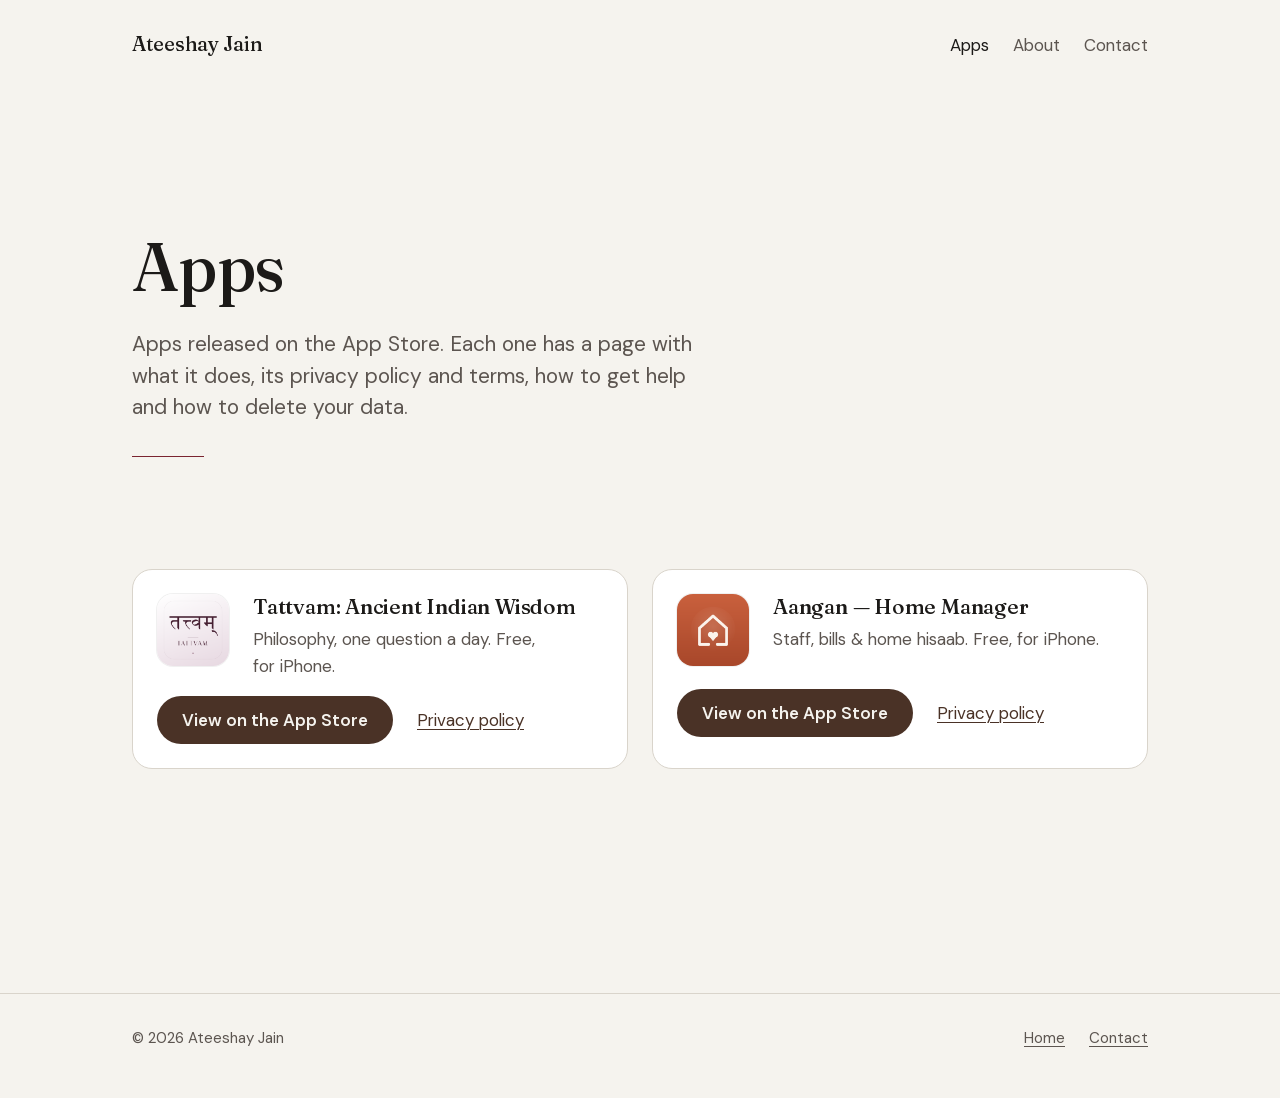
==== apps/index.html @ b45c474c "feat: home, apps index and 404 Also self-hosts Fraunces and DM Sans (OFL 1.1, latin and latin-ext wo" ====
<!doctype html>
<html lang="en">
<head>
  <meta charset="utf-8">
  <meta name="viewport" content="width=device-width, initial-scale=1">
  <title>Apps — Ateeshay Jain</title>
  <meta name="description" content="iPhone apps by Ateeshay Jain: Tattvam: Ancient Indian Wisdom and Aangan — Home Manager, with their privacy policies, terms and support.">
  <meta property="og:type" content="website">
  <meta property="og:title" content="Apps — Ateeshay Jain">
  <meta property="og:description" content="Tattvam: Ancient Indian Wisdom and Aangan — Home Manager, with their privacy policies, terms and support.">
  <meta name="theme-color" content="#F5F3EE" media="(prefers-color-scheme: light)">
  <meta name="theme-color" content="#17130F" media="(prefers-color-scheme: dark)">
  <link rel="icon" href="data:,">
  <link rel="preload" href="/assets/fonts/fraunces-latin.woff2" as="font" type="font/woff2" crossorigin>
  <link rel="preload" href="/assets/fonts/dm-sans-latin.woff2" as="font" type="font/woff2" crossorigin>
  <link rel="stylesheet" href="/assets/css/site.css">
</head>
<body>
  <a class="skip-link" href="#main">Skip to content</a>

  <header class="site-header">
    <div class="wrap">
      <a class="wordmark" href="/">Ateeshay Jain</a>
      <nav class="site-nav" aria-label="Main">
        <ul>
          <li><a href="/apps/" aria-current="page">Apps</a></li>
          <li><a href="/#about">About</a></li>
          <li><a href="/#contact">Contact</a></li>
        </ul>
      </nav>
    </div>
  </header>

  <main id="main">
    <section class="hero" aria-labelledby="page-title">
      <div class="wrap">
        <h1 id="page-title">Apps</h1>
        <p class="lede">Apps released on the App Store. Each one has a page with what it does, its privacy policy and terms, how to get help and how to delete your data.</p>
        <hr class="rule">
      </div>
    </section>

    <section class="section" aria-label="Released apps">
      <div class="wrap">
        <ul class="app-list">
          <li class="app-card">
            <img src="/assets/img/tattvam-icon-256.png" alt="" width="72" height="72">
            <div>
              <h2><a href="/apps/tattvam/">Tattvam: Ancient Indian Wisdom</a></h2>
              <p>Philosophy, one question a day. Free, for iPhone.</p>
            </div>
            <div class="card-actions">
              <a class="btn btn-primary" href="https://apps.apple.com/app/id6796545677">View on the App Store</a>
              <a href="https://ateeshayjain.github.io/tattvam-legal/">Privacy policy</a>
            </div>
          </li>
          <li class="app-card">
            <img src="/assets/img/aangan-icon-256.png" alt="" width="72" height="72">
            <div>
              <h2><a href="/apps/aangan/">Aangan — Home Manager</a></h2>
              <p>Staff, bills &amp; home hisaab. Free, for iPhone.</p>
            </div>
            <div class="card-actions">
              <a class="btn btn-primary" href="https://apps.apple.com/app/id6790430682">View on the App Store</a>
              <a href="https://ateeshayjain.github.io/aangan-site/">Privacy policy</a>
            </div>
          </li>
        </ul>
      </div>
    </section>
  </main>

  <footer class="site-footer">
    <div class="wrap">
      <p>© 2026 Ateeshay Jain</p>
      <ul>
        <li><a href="/">Home</a></li>
        <li><a href="/#contact">Contact</a></li>
      </ul>
    </div>
  </footer>
</body>
</html>
---- assets/css/site.css ----
/* ateeshayjain.github.io — one stylesheet for the whole site.
 *
 * Theming is by custom properties only:
 *   :root                    Tidepool (home, Apps, 404), copied from
 *                            Templates/Nature-Palettes/Tidepool/tokens.css
 *   [data-theme="tattvam"]   Tattvam brand roles (plum on ivory)
 *   [data-theme="aangan"]    Aangan brand roles (terracotta on cream)
 * Each block has a prefers-color-scheme: dark counterpart.
 * tests/check_site.py parses these blocks and fails below WCAG AA 4.5:1.
 */

/* ------------------------------------------------------------------ fonts
 * Fraunces and DM Sans, self-hosted variable woff2 (SIL OFL 1.1, see
 * assets/fonts/LICENSE.txt). Weights 400-600 only. Devanagari (तत्त्वम्, आँगन)
 * is not in these files and falls back to the system font, as intended.
 * The latin files are preloaded by every page; latin-ext (which carries ₹)
 * loads only when a page uses one of its characters.
 */
@font-face {
  font-family: "Fraunces";
  font-style: normal;
  font-weight: 400 600;
  font-display: swap;
  src: url("../fonts/fraunces-latin.woff2") format("woff2");
  unicode-range: U+0000-00FF, U+0131, U+0152-0153, U+02BB-02BC, U+02C6, U+02DA, U+02DC, U+0304, U+0308, U+0329, U+2000-206F, U+20AC, U+2122, U+2191, U+2193, U+2212, U+2215, U+FEFF, U+FFFD;
}
@font-face {
  font-family: "Fraunces";
  font-style: normal;
  font-weight: 400 600;
  font-display: swap;
  src: url("../fonts/fraunces-latin-ext.woff2") format("woff2");
  unicode-range: U+0100-02BA, U+02BD-02C5, U+02C7-02CC, U+02CE-02D7, U+02DD-02FF, U+0304, U+0308, U+0329, U+1D00-1DBF, U+1E00-1E9F, U+1EF2-1EFF, U+2020, U+20A0-20AB, U+20AD-20C4, U+2113, U+2C60-2C7F, U+A720-A7FF;
}
@font-face {
  font-family: "DM Sans";
  font-style: normal;
  font-weight: 400 600;
  font-display: swap;
  src: url("../fonts/dm-sans-latin.woff2") format("woff2");
  unicode-range: U+0000-00FF, U+0131, U+0152-0153, U+02BB-02BC, U+02C6, U+02DA, U+02DC, U+0304, U+0308, U+0329, U+2000-206F, U+20AC, U+2122, U+2191, U+2193, U+2212, U+2215, U+FEFF, U+FFFD;
}
@font-face {
  font-family: "DM Sans";
  font-style: normal;
  font-weight: 400 600;
  font-display: swap;
  src: url("../fonts/dm-sans-latin-ext.woff2") format("woff2");
  unicode-range: U+0100-02BA, U+02BD-02C5, U+02C7-02CC, U+02CE-02D7, U+02DD-02FF, U+0304, U+0308, U+0329, U+1D00-1DBF, U+1E00-1E9F, U+1EF2-1EFF, U+2020, U+20A0-20AB, U+20AD-20C4, U+2113, U+2C60-2C7F, U+A720-A7FF;
}

/* ------------------------------------------------------- Tidepool tokens */
:root {
  --bg: #F5F3EE;
  --surface: #FFFFFF;
  --surface-alt: #E6EDF3;
  --ink: #1C1A18;
  --ink-muted: #5C5550;
  --border: #D9D4CB;
  --primary: #4A3226;
  --on-primary: #F5F3EE;
  --accent: #3F6A8F;
  --on-accent: #FFFFFF;
  --highlight: #7A2430;
  --status-success: #3F7A3A;
  --status-warning: #8F5C0E;
  --status-danger: #A3262F;
  --status-info: #2F5F86;
  --swatch-basalt: #4A3226;
  --swatch-cocoa-rock: #2E1F18;
  --swatch-foam: #F5F3EE;
  --swatch-sea-glass: #8FAECB;
  --swatch-mist: #CFDCE8;
  --swatch-shale: #7C8C9A;
  --swatch-ink: #1C1A18;
  --swatch-oxblood: #7A2430;
  --space-1: 4px;
  --space-2: 8px;
  --space-3: 12px;
  --space-4: 16px;
  --space-6: 24px;
  --space-8: 32px;
  --space-12: 48px;
  --radius-sm: 10px;
  --radius-md: 20px;
  --radius-lg: 30px;
  --radius-pill: 999px;
  --font-display: "Fraunces", Georgia, serif;
  --font-body: "DM Sans", system-ui, -apple-system, sans-serif;
  --font-mono: "JetBrains Mono", ui-monospace, monospace;
  --shadow-card: 0 1px 2px rgba(0,0,0,0.06), 0 6px 20px rgba(0,0,0,0.06);

  /* Site roles built on the tokens. */
  --focus: var(--accent);
  --measure: 62ch;
  --section-space: clamp(56px, 9vw, 112px);
  color-scheme: light dark;
}
@media (prefers-color-scheme: dark) {
  :root {
    --bg: #17130F;
    --surface: #231C17;
    --surface-alt: #2E1F18;
    --ink: #F5F3EE;
    --ink-muted: #B5ADA3;
    --border: #3D332C;
    --primary: #A9C3DC;
    --on-primary: #17130F;
    --accent: #D9B8A0;
    --on-accent: #17130F;
    --highlight: #C9606B;
    --status-success: #8FCB7E;
    --status-warning: #E8B45A;
    --status-danger: #F0908C;
    --status-info: #9CC2E2;
    --shadow-card: 0 1px 2px rgba(0,0,0,0.4), 0 8px 24px rgba(0,0,0,0.35);
  }
}

/* ----------------------------------------------------------- app themes */
[data-theme="tattvam"] {
  --bg: #F7F4F5;
  --surface: #FFFFFF;
  --surface-alt: #ECE4E8;
  --ink: #2A1820;
  --ink-muted: #6B5560;
  --primary: #5A2E42;
  --on-primary: #FFFFFF;
  --border: #ECE4E8;
  --accent: #8A5A6E;      /* Tattvam primaryLight: focus ring and tints */
  --highlight: #8A5A6E;   /* the wordmark's hairline rule */
}
[data-theme="aangan"] {
  --bg: #FBF7F2;
  --surface: #FFFFFF;
  --surface-alt: #F3EAE0;
  --ink: #2B2420;
  --ink-muted: #6B5E55;
  --primary: #A8553A;     /* 5.22:1 with white, so the #9A4C33 fallback is not needed */
  --on-primary: #FFFFFF;
  --border: #E8DFD5;
  --accent: #A8553A;
  --highlight: #A8553A;
}
@media (prefers-color-scheme: dark) {
  [data-theme="tattvam"] {
    --bg: #1E1218;
    --surface: #2A1820;
    --surface-alt: #34202A;
    --ink: #F7F4F5;
    --ink-muted: #C9B5BF;
    --primary: #C99AAE;
    --on-primary: #1E1218;
    --border: #3F1F2E;
    --accent: #C99AAE;
    --highlight: #C99AAE;
  }
  [data-theme="aangan"] {
    --bg: #1A1411;
    --surface: #251C17;
    --surface-alt: #2E231D;
    --ink: #F6EFE8;
    --ink-muted: #BBAA9C;
    --primary: #E09A7E;
    --on-primary: #1A1411;
    --border: #3A2C24;
    --accent: #E09A7E;
    --highlight: #E09A7E;
  }
}

/* ------------------------------------------------------------------ base */
*, *::before, *::after { box-sizing: border-box; }

html {
  -webkit-text-size-adjust: 100%;
  text-size-adjust: 100%;
  scroll-behavior: smooth;
  scroll-padding-top: var(--space-6);
}

body {
  margin: 0;
  background: var(--bg);
  color: var(--ink);
  font-family: var(--font-body);
  font-size: 1.0625rem;        /* 17px */
  line-height: 1.6;
  font-kerning: normal;
  text-rendering: optimizeLegibility;
  overflow-wrap: break-word;
}

img, svg { display: block; max-width: 100%; height: auto; }

h1, h2, h3 {
  font-family: var(--font-display);
  font-optical-sizing: auto;
  font-weight: 500;
  line-height: 1.15;
  letter-spacing: -0.01em;
  margin: 0;
  text-wrap: balance;
}
h1 { font-size: clamp(2rem, 1.35rem + 2.9vw, 3rem); }          /* 32–48px */
h2 { font-size: clamp(1.5rem, 1.25rem + 1.1vw, 2rem); }         /* 24–32px */
h3 { font-size: 1.1875rem; line-height: 1.3; font-weight: 600; } /* 19px */

p, ul, ol, dl { margin: 0; }
p + p { margin-top: var(--space-4); }
p, li, dd { text-wrap: pretty; }

a {
  color: var(--primary);
  text-decoration-line: underline;
  text-decoration-thickness: 1px;
  text-underline-offset: 0.2em;
}
a:hover { text-decoration-thickness: 2px; }

:focus-visible {
  outline: 2px solid var(--focus);
  outline-offset: 3px;
  border-radius: 4px;
}

strong { font-weight: 600; }

.skip-link {
  position: absolute;
  left: var(--space-4);
  top: -100px;
  z-index: 10;
  padding: var(--space-2) var(--space-4);
  background: var(--surface);
  color: var(--ink);
  border-radius: var(--radius-sm);
}
.skip-link:focus { top: var(--space-4); }

.visually-hidden {
  position: absolute !important;
  width: 1px; height: 1px;
  padding: 0; margin: -1px;
  overflow: hidden;
  clip: rect(0 0 0 0);
  white-space: nowrap;
  border: 0;
}

/* --------------------------------------------------------------- layout */
.wrap {
  width: 100%;
  max-width: 1080px;
  margin-inline: auto;
  padding-inline: var(--space-4);     /* the 16px phone gutter */
}
@media (min-width: 720px) {
  .wrap { padding-inline: var(--space-8); }
}

main { display: block; }

.section { padding-block: var(--section-space) 0; }
.section:last-child { padding-bottom: var(--section-space); }
.section > .wrap > h2 { margin-bottom: var(--space-6); }
.section-intro {
  max-width: var(--measure);
  color: var(--ink-muted);
  margin: calc(-1 * var(--space-3)) 0 var(--space-8);
}
.prose { max-width: var(--measure); }
.prose h2 { margin: var(--space-12) 0 var(--space-4); }
.prose h2:first-child { margin-top: 0; }
.prose ul, .prose ol { padding-left: 1.25em; }
.prose li + li { margin-top: var(--space-2); }
.prose p + ul, .prose ul + p { margin-top: var(--space-4); }

/* --------------------------------------------------------------- header */
.site-header { padding-block: var(--space-6); }
.site-header .wrap {
  display: flex;
  flex-wrap: wrap;
  align-items: baseline;
  justify-content: space-between;
  gap: var(--space-3) var(--space-6);
}
.wordmark {
  font-family: var(--font-display);
  font-size: 1.25rem;
  font-weight: 500;
  color: var(--ink);
  text-decoration: none;
  letter-spacing: -0.005em;
}
.site-nav ul {
  display: flex;
  flex-wrap: wrap;
  gap: var(--space-1) var(--space-6);
  list-style: none;
  padding: 0;
}
.site-nav a {
  display: inline-block;
  padding-block: var(--space-2);       /* keeps the tap target near 44px */
  color: var(--ink-muted);
  text-decoration: none;
}
.site-nav a:hover { color: var(--ink); text-decoration: underline; }
.site-nav a[aria-current="page"] { color: var(--ink); }

/* ----------------------------------------------------------------- hero */
.hero { padding-block: clamp(48px, 12vw, 136px) 0; }
.eyebrow {
  font-size: 0.9375rem;
  color: var(--ink-muted);
  margin-bottom: var(--space-4);
}
.hero h1 { font-size: clamp(2.5rem, 1.5rem + 4.6vw, 4.25rem); max-width: 14ch; }
.hero .lede {
  max-width: 38ch;
  margin-top: var(--space-6);
  font-size: clamp(1.125rem, 1.05rem + 0.4vw, 1.3125rem);
  line-height: 1.5;
  color: var(--ink-muted);
}
.rule {
  display: block;
  width: 72px;
  height: 0;
  margin: var(--space-8) 0 0;
  border: 0;
  border-top: 1px solid var(--highlight);
}

/* ------------------------------------------------------------ app cards */
.app-list {
  display: grid;
  gap: var(--space-4);
  list-style: none;
  padding: 0;
}
@media (min-width: 760px) {
  .app-list { grid-template-columns: repeat(2, minmax(0, 1fr)); gap: var(--space-6); }
}
.app-card {
  position: relative;
  display: grid;
  grid-template-columns: auto 1fr;
  align-items: start;
  gap: var(--space-4) var(--space-6);
  padding: var(--space-6);
  background: var(--surface);
  border: 1px solid var(--border);
  border-radius: var(--radius-md);
}
.app-card img {
  width: 72px;
  height: 72px;
  border-radius: 16px;                 /* iOS icon corner at this size */
  box-shadow: 0 0 0 1px rgba(0,0,0,0.06);
}
.app-card :is(h2, h3) { font-family: var(--font-display); font-weight: 500; font-size: 1.3125rem; }
.app-card :is(h2, h3) a { color: var(--ink); text-decoration: none; }
.app-card :is(h2, h3) a:hover { text-decoration: underline; }
.app-card p { margin-top: var(--space-2); color: var(--ink-muted); }
.app-card .card-actions {
  grid-column: 1 / -1;
  display: flex;
  flex-wrap: wrap;
  align-items: center;
  gap: var(--space-3) var(--space-6);
}
/* On the home page the whole card is one link. */
.app-card.is-link h3 a::after {
  content: "";
  position: absolute;
  inset: 0;
  border-radius: var(--radius-md);
}
.app-card.is-link:hover { border-color: var(--ink-muted); }
.app-card.is-link:focus-within { outline: 2px solid var(--focus); outline-offset: 3px; }
.app-card.is-link h3 a:focus-visible { outline: none; }

/* -------------------------------------------------------------- buttons */
.btn {
  display: inline-flex;
  align-items: center;
  justify-content: center;
  gap: var(--space-2);
  min-height: 48px;
  padding: var(--space-3) var(--space-6);
  border: 1px solid transparent;
  border-radius: var(--radius-pill);
  font: inherit;
  font-weight: 600;
  line-height: 1.2;
  text-decoration: none;
  cursor: pointer;
}
.btn-primary { background: var(--primary); color: var(--on-primary); }
.btn-primary:hover { text-decoration: underline; }
.btn-quiet { background: transparent; color: var(--ink); border-color: var(--border); }
.btn-quiet:hover { border-color: var(--ink-muted); }
.btn svg { width: 20px; height: 20px; flex: none; }
/* A button whose link is not known yet: drawn, but not a link. */
.btn[aria-disabled="true"] { cursor: default; opacity: 0.75; text-decoration: none; }

/* ------------------------------------------------------------- app hero */
.app-hero { padding-block: clamp(40px, 9vw, 104px) 0; }
.app-hero .wrap {
  display: grid;
  gap: var(--space-6) var(--space-12);
  align-items: center;
}
@media (min-width: 720px) {
  .app-hero .wrap { grid-template-columns: auto 1fr; }
}
.app-icon {
  width: 112px;
  height: 112px;
  border-radius: 25px;                 /* iOS icon corner at this size */
  box-shadow: 0 0 0 1px rgba(0,0,0,0.06), var(--shadow-card);
}
@media (min-width: 720px) {
  .app-icon { width: 168px; height: 168px; border-radius: 37px; }
}
.app-hero h1 { max-width: 18ch; }
.app-hero .subtitle {
  margin-top: var(--space-3);
  font-family: var(--font-display);
  font-size: clamp(1.1875rem, 1.1rem + 0.5vw, 1.4375rem);
  line-height: 1.35;
  color: var(--ink-muted);
}
.app-hero .meta { margin-top: var(--space-3); font-size: 0.9375rem; color: var(--ink-muted); }
.app-hero .rule { margin-top: var(--space-6); }
.app-hero .actions {
  display: flex;
  flex-wrap: wrap;
  align-items: center;
  gap: var(--space-3) var(--space-4);
  margin-top: var(--space-6);
}
.app-intro {
  max-width: var(--measure);
  font-size: clamp(1.0625rem, 1rem + 0.35vw, 1.25rem);
  line-height: 1.55;
}

/* ---------------------------------------------------------- screenshots */
.shots {
  display: flex;
  gap: var(--space-4);
  overflow-x: auto;
  overscroll-behavior-x: contain;
  scroll-snap-type: x mandatory;
  padding-bottom: var(--space-4);
  margin-inline: calc(-1 * var(--space-4));
  padding-inline: var(--space-4);
  scroll-padding-inline: var(--space-4);
}
.shots img {
  flex: none;
  width: min(68vw, 260px);
  scroll-snap-align: start;
  border-radius: var(--radius-md);
  border: 1px solid var(--border);
}

/* ------------------------------------------------------------- features */
.features {
  display: grid;
  gap: var(--space-8) var(--space-12);
  list-style: none;
  padding: 0;
}
@media (min-width: 640px) {
  .features { grid-template-columns: repeat(2, minmax(0, 1fr)); }
}
@media (min-width: 960px) {
  .features { grid-template-columns: repeat(3, minmax(0, 1fr)); }
}
.feature {
  padding-top: var(--space-4);
  border-top: 1px solid var(--border);
}
.feature h3 { margin-bottom: var(--space-2); }
.feature p { color: var(--ink-muted); }

/* ------------------------------------------------------ private by design
 * The one filled block on an app page: the brand colour, edge to edge
 * inside the wrap, so the privacy summary is the thing you remember. */
.privacy-panel {
  background: var(--primary);
  color: var(--on-primary);
  border-radius: var(--radius-md);
  padding: clamp(28px, 6vw, 64px) clamp(20px, 5vw, 64px);
  --focus: var(--on-primary);
}
.privacy-panel h2 { color: var(--on-primary); margin-bottom: var(--space-3); }
.privacy-panel > p { max-width: var(--measure); }
.privacy-panel a { color: var(--on-primary); }
.privacy-facts {
  display: grid;
  margin-top: var(--space-8);
}
.privacy-facts > div {
  padding-block: var(--space-4);
  border-top: 1px solid color-mix(in srgb, var(--on-primary) 28%, transparent);
}
.privacy-facts dt { font-weight: 600; }
.privacy-facts dd { margin: var(--space-1) 0 0; max-width: var(--measure); }
@media (min-width: 760px) {
  .privacy-facts > div {
    display: grid;
    grid-template-columns: minmax(0, 15rem) minmax(0, 1fr);
    gap: var(--space-8);
  }
  .privacy-facts dd { margin: 0; }
}

/* ------------------------------------------------------------ documents */
.docs {
  display: grid;
  gap: var(--space-4);
  list-style: none;
  padding: 0;
}
@media (min-width: 640px) {
  .docs { grid-template-columns: repeat(2, minmax(0, 1fr)); }
}
.doc {
  display: flex;
  flex-direction: column;
  height: 100%;
  padding: var(--space-6);
  background: var(--surface);
  border: 1px solid var(--border);
  border-radius: var(--radius-md);
  color: var(--ink);
  text-decoration: none;
}
.doc:hover { border-color: var(--primary); }
.doc .doc-title {
  font-family: var(--font-display);
  font-size: 1.25rem;
  font-weight: 500;
  line-height: 1.25;
  color: var(--primary);
}
.doc:hover .doc-title { text-decoration: underline; text-decoration-thickness: 1px; text-underline-offset: 0.2em; }
.doc .doc-line { margin-top: var(--space-2); color: var(--ink-muted); }
.doc .doc-date { margin-top: auto; padding-top: var(--space-4); font-size: 0.875rem; color: var(--ink-muted); }

/* ------------------------------------------------- steps and support */
.steps { max-width: var(--measure); }
.steps h3 { margin: var(--space-8) 0 var(--space-3); }
.steps h3:first-child { margin-top: 0; }
.steps ol { padding-left: 1.4em; }
.steps li + li { margin-top: var(--space-2); }
.steps li::marker { color: var(--ink-muted); }
.steps p { margin-top: var(--space-3); color: var(--ink-muted); }
.path { font-weight: 600; }

.support-contact {
  max-width: var(--measure);
  margin-bottom: var(--space-8);
}
.support-contact .email { font-size: 1.1875rem; }

/* ------------------------------------------------------------------ faq */
.faq { max-width: var(--measure); border-bottom: 1px solid var(--border); }
.faq details { border-top: 1px solid var(--border); }
.faq summary {
  display: flex;
  align-items: center;
  justify-content: space-between;
  gap: var(--space-4);
  min-height: 56px;
  padding-block: var(--space-3);
  font-weight: 600;
  cursor: pointer;
  list-style: none;
}
.faq summary::-webkit-details-marker { display: none; }
.faq summary::after {
  content: "";
  flex: none;
  width: 10px;
  height: 10px;
  margin-right: var(--space-1);
  border-right: 1.5px solid var(--ink-muted);
  border-bottom: 1.5px solid var(--ink-muted);
  transform: translateY(-3px) rotate(45deg);
  transition: transform 160ms ease;
}
.faq details[open] summary::after { transform: translateY(2px) rotate(-135deg); }
.faq details > div { padding-bottom: var(--space-6); color: var(--ink-muted); }

/* ---------------------------------------------------------------- todo
 * A visible placeholder for content only the owner can supply.
 * tests/check_site.py --release fails while any remain. */
.todo {
  display: block;
  max-width: var(--measure);
  padding: var(--space-3) var(--space-4);
  border: 2px dashed var(--status-warning);
  border-radius: var(--radius-sm);
  background: var(--surface);
  color: var(--ink);
  font-size: 0.9375rem;
  line-height: 1.5;
}
.todo + .todo { margin-top: var(--space-3); }
.prose + .todo { margin-top: var(--space-6); }
span.todo { display: inline-block; }

/* -------------------------------------------------------------- footer */
.site-footer {
  margin-top: var(--section-space);
  padding-block: var(--space-8) var(--space-12);
  border-top: 1px solid var(--border);
  font-size: 0.9375rem;
  color: var(--ink-muted);
}
.site-footer .wrap {
  display: flex;
  flex-wrap: wrap;
  justify-content: space-between;
  gap: var(--space-3) var(--space-6);
}
.site-footer ul { display: flex; flex-wrap: wrap; gap: var(--space-1) var(--space-6); list-style: none; padding: 0; }
.site-footer a { color: var(--ink-muted); }
.site-footer a:hover { color: var(--ink); }

/* ---------------------------------------------------------- motion */
@media (prefers-reduced-motion: reduce) {
  html { scroll-behavior: auto; }
  *, *::before, *::after {
    transition-duration: 0.01ms !important;
    animation-duration: 0.01ms !important;
    animation-iteration-count: 1 !important;
  }
}

/* ------------------------------------------------------------ timeline
 * The About section: a real sequence, newest first, so it is an <ol>. */
.timeline {
  max-width: 52rem;
  list-style: none;
  padding: 0;
  border-bottom: 1px solid var(--border);
}
.timeline > li {
  display: grid;
  gap: var(--space-2);
  padding-block: var(--space-6);
  border-top: 1px solid var(--border);
}
.timeline .when { font-size: 0.9375rem; color: var(--ink-muted); }
.timeline h3 { font-family: var(--font-display); font-weight: 500; font-size: 1.3125rem; }
.timeline h3 + p { margin-top: var(--space-2); max-width: var(--measure); }
@media (min-width: 720px) {
  .timeline > li { grid-template-columns: 12rem minmax(0, 1fr); gap: var(--space-8); }
  .timeline .when { padding-top: 0.2em; }
}

.contact-links {
  display: flex;
  flex-wrap: wrap;
  gap: var(--space-2) var(--space-8);
  margin-top: var(--space-6);
  padding: 0;
  list-style: none;
  font-size: 1.1875rem;
}
.contact-links a { display: inline-block; padding-block: var(--space-2); }
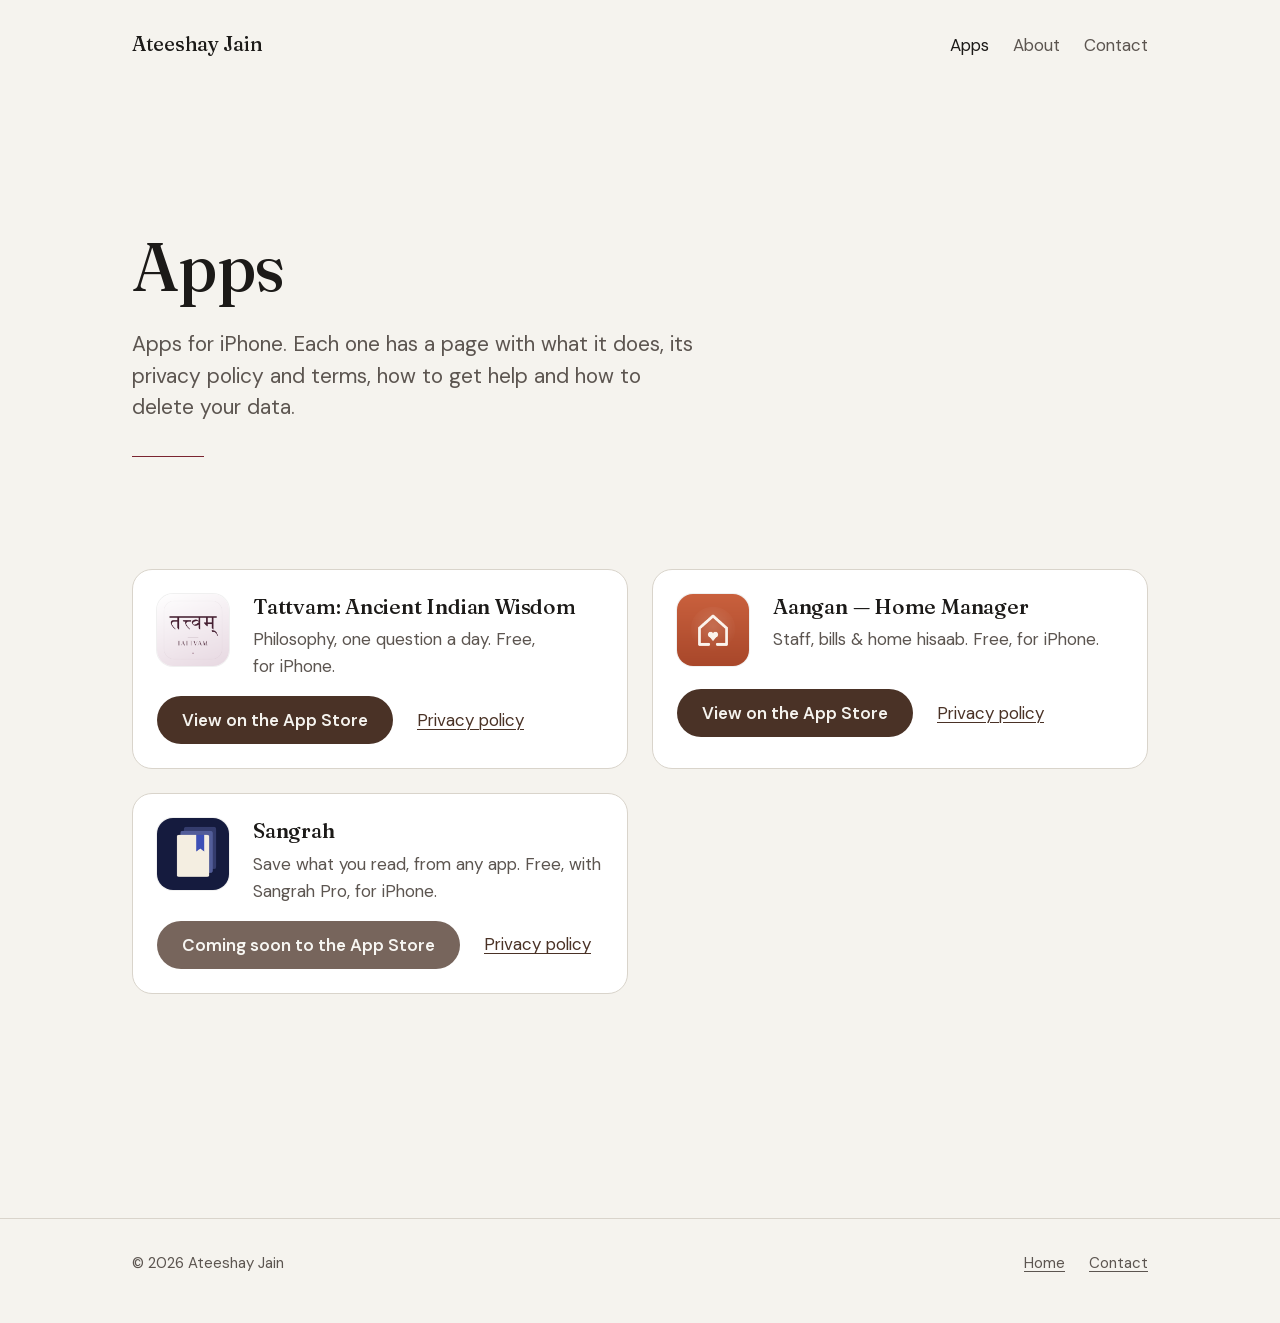
==== commit f82d9881: "feat: Sangrah app page, privacy policy and support Co-Authored-By: Claude Opus 5.5 <noreply@anthropi" ====
--- a/apps/index.html
+++ b/apps/index.html
@@ -4,10 +4,12 @@
   <meta charset="utf-8">
   <meta name="viewport" content="width=device-width, initial-scale=1">
   <title>Apps — Ateeshay Jain</title>
-  <meta name="description" content="iPhone apps by Ateeshay Jain: Tattvam: Ancient Indian Wisdom and Aangan — Home Manager, with their privacy policies, terms and support.">
+  <meta name="description" content="iPhone apps by Ateeshay Jain: Tattvam: Ancient Indian Wisdom, Aangan — Home Manager and Sangrah, with their privacy policies, terms and support.">
   <meta property="og:type" content="website">
   <meta property="og:title" content="Apps — Ateeshay Jain">
-  <meta property="og:description" content="Tattvam: Ancient Indian Wisdom and Aangan — Home Manager, with their privacy policies, terms and support.">
+  <meta property="og:description" content="Tattvam: Ancient Indian Wisdom, Aangan — Home Manager and Sangrah, with their privacy policies, terms and support.">
+  <meta property="og:url" content="https://ateeshayjain.com/apps/">
+  <link rel="canonical" href="https://ateeshayjain.com/apps/">
   <meta name="theme-color" content="#F5F3EE" media="(prefers-color-scheme: light)">
   <meta name="theme-color" content="#17130F" media="(prefers-color-scheme: dark)">
   <link rel="icon" href="data:,">
@@ -35,12 +37,12 @@
     <section class="hero" aria-labelledby="page-title">
       <div class="wrap">
         <h1 id="page-title">Apps</h1>
-        <p class="lede">Apps released on the App Store. Each one has a page with what it does, its privacy policy and terms, how to get help and how to delete your data.</p>
+        <p class="lede">Apps for iPhone. Each one has a page with what it does, its privacy policy and terms, how to get help and how to delete your data.</p>
         <hr class="rule">
       </div>
     </section>
 
-    <section class="section" aria-label="Released apps">
+    <section class="section" aria-label="Apps">
       <div class="wrap">
         <ul class="app-list">
           <li class="app-card">
@@ -65,6 +67,17 @@
               <a href="https://ateeshayjain.github.io/aangan-site/">Privacy policy</a>
             </div>
           </li>
+          <li class="app-card">
+            <img src="/assets/img/sangrah-icon-256.png" alt="" width="72" height="72">
+            <div>
+              <h2><a href="/apps/sangrah/">Sangrah</a></h2>
+              <p>Save what you read, from any app. Free, with Sangrah Pro, for iPhone.</p>
+            </div>
+            <div class="card-actions">
+              <span class="btn btn-primary" aria-disabled="true">Coming soon to the App Store</span>
+              <a href="/apps/sangrah/privacy/">Privacy policy</a>
+            </div>
+          </li>
         </ul>
       </div>
     </section>
--- a/assets/css/site.css
+++ b/assets/css/site.css
@@ -5,6 +5,8 @@
  *                            Templates/Nature-Palettes/Tidepool/tokens.css
  *   [data-theme="tattvam"]   Tattvam brand roles (plum on ivory)
  *   [data-theme="aangan"]    Aangan brand roles (terracotta on cream)
+ *   [data-theme="sangrah"]   Sangrah brand roles (the icon's navy, cream and
+ *                            ribbon indigo; BrandColors.swift in the app)
  * Each block has a prefers-color-scheme: dark counterpart.
  * tests/check_site.py parses these blocks and fails below WCAG AA 4.5:1.
  */
@@ -142,6 +144,18 @@
   --accent: #A8553A;
   --highlight: #A8553A;
 }
+[data-theme="sangrah"] {
+  --bg: #F8F4EC;
+  --surface: #FFFFFF;
+  --surface-alt: #EFE7D8;   /* the icon's cream page */
+  --ink: #1C2140;           /* the icon's navy */
+  --ink-muted: #565B73;
+  --primary: #3F51B5;       /* the icon's ribbon */
+  --on-primary: #FFFFFF;
+  --border: #E4DCCB;
+  --accent: #3F51B5;
+  --highlight: #3F51B5;
+}
 @media (prefers-color-scheme: dark) {
   [data-theme="tattvam"] {
     --bg: #1E1218;
@@ -167,6 +181,18 @@
     --accent: #E09A7E;
     --highlight: #E09A7E;
   }
+  [data-theme="sangrah"] {
+    --bg: #141831;
+    --surface: #1C2140;
+    --surface-alt: #252B52;
+    --ink: #F4EDE0;
+    --ink-muted: #B9B6C6;
+    --primary: #A9B4F0;
+    --on-primary: #141831;
+    --border: #2E3560;
+    --accent: #A9B4F0;
+    --highlight: #A9B4F0;
+  }
 }
 
 /* ------------------------------------------------------------------ base */
